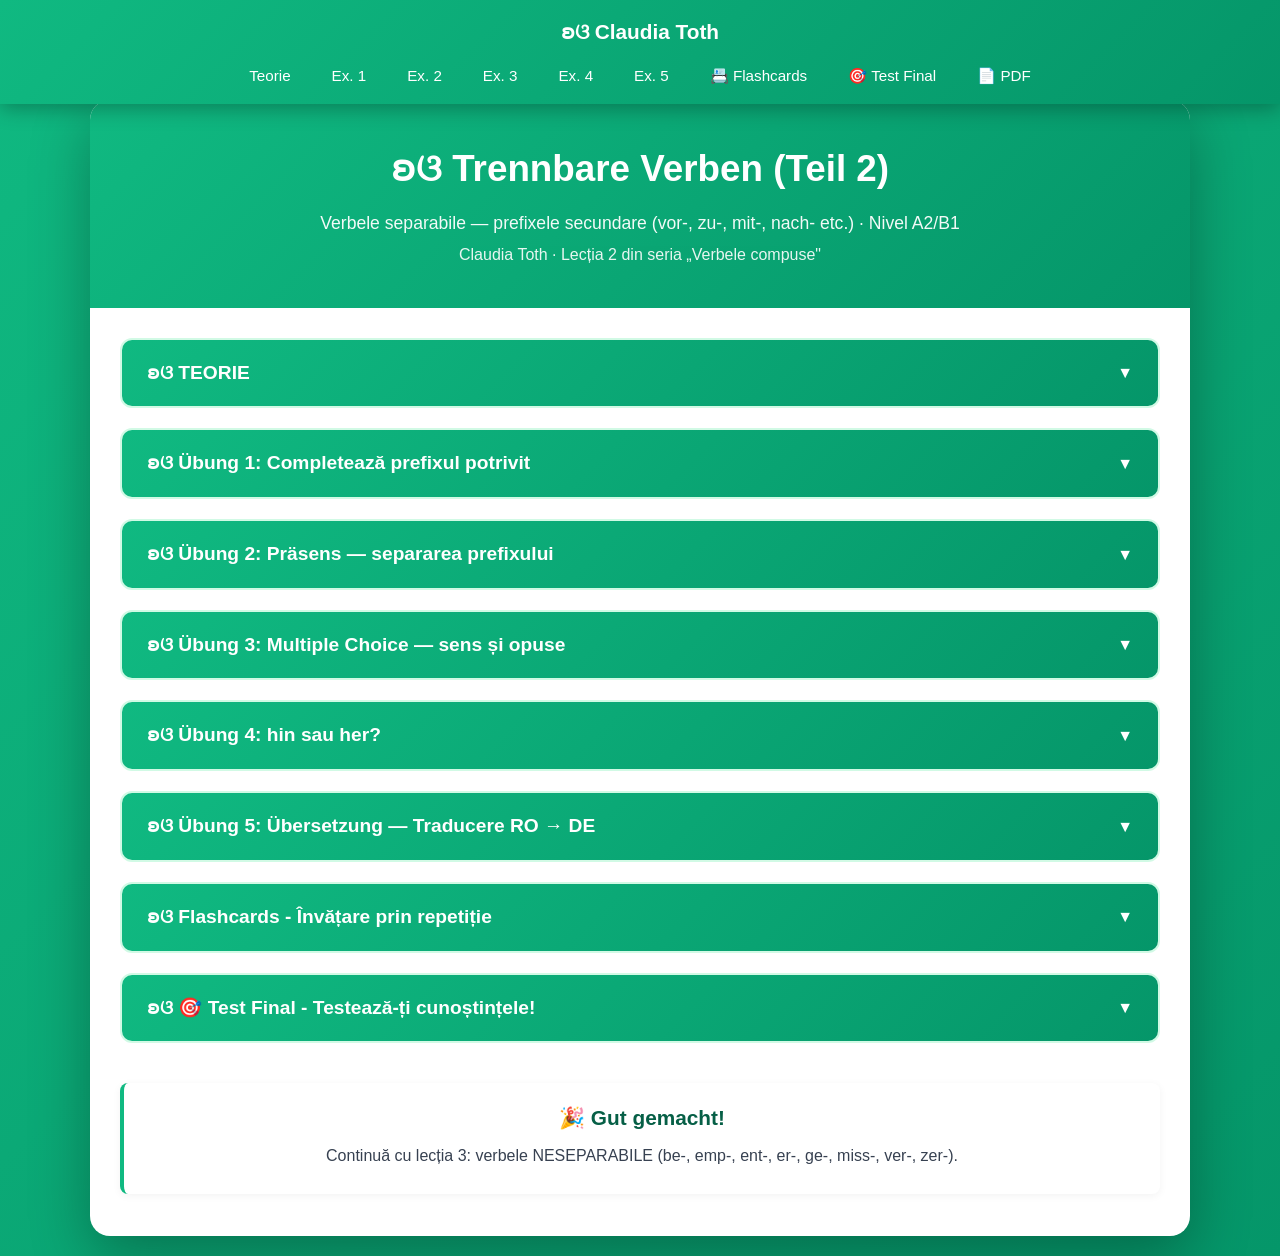
==== index.html @ 5f083a95 "Initial lesson: Trennbare Verben Teil 2 — secondary prefixes (A2/B1) Second of a 4-part series on co" ====
<!DOCTYPE html>
<html lang="ro">
<head>
    <meta charset="UTF-8">
    <meta name="robots" content="noindex, nofollow">
    <meta name="viewport" content="width=device-width, initial-scale=1.0">
    <title>Trennbare Verben (Teil 2) - Germană A2/B1</title>
    <link rel="stylesheet" href="styles.css">
</head>
<body>
    <nav class="navbar">
        <a href="#top" class="navbar-logo">ʚଓ Claudia Toth</a>
        <ul class="navbar-menu">
            <li><a href="#teorie" onclick="openSection(0)">Teorie</a></li>
            <li><a href="#ex1" onclick="openSection(1)">Ex. 1</a></li>
            <li><a href="#ex2" onclick="openSection(2)">Ex. 2</a></li>
            <li><a href="#ex3" onclick="openSection(3)">Ex. 3</a></li>
            <li><a href="#ex4" onclick="openSection(4)">Ex. 4</a></li>
            <li><a href="#ex5" onclick="openSection(5)">Ex. 5</a></li>
            <li><a href="#flashcards" onclick="openSection(6)">📇 Flashcards</a></li>
            <li><a href="#final-test" onclick="openSection(7)">🎯 Test Final</a></li>
            <li><a href="trennbare-verben-2.pdf" download>📄 PDF</a></li>
        </ul>
    </nav>

    <div class="container" id="top">
        <div class="header">
            <h1>ʚଓ Trennbare Verben (Teil 2)</h1>
            <p class="subtitle">Verbele separabile — prefixele secundare (vor-, zu-, mit-, nach- etc.) · Nivel A2/B1</p>
            <p>Claudia Toth · Lecția 2 din seria „Verbele compuse"</p>
        </div>

        <div class="content">
            <div class="section" id="teorie">
                <div class="section-header" onclick="toggleMainSection(0)">
                    <h3>ʚଓ TEORIE</h3>
                    <span class="arrow">▼</span>
                </div>
                <div class="section-content" id="main-section-0">
                    <div id="theory-container"></div>
                </div>
            </div>

            <div class="section" id="ex1">
                <div class="section-header" onclick="toggleMainSection(1)">
                    <h3>ʚଓ Übung 1: Completează prefixul potrivit</h3>
                    <span class="arrow">▼</span>
                </div>
                <div class="section-content" id="main-section-1">
                    <div id="ex1-container"></div>
                    <div class="btn-container">
                        <button class="btn btn-check" onclick="checkExercise(1)">✓ Verifica</button>
                        <button class="btn btn-reset" onclick="resetExercise(1)">↻ Reseteaza</button>
                    </div>
                    <div class="score" id="score-1"></div>
                </div>
            </div>

            <div class="section" id="ex2">
                <div class="section-header" onclick="toggleMainSection(2)">
                    <h3>ʚଓ Übung 2: Präsens — separarea prefixului</h3>
                    <span class="arrow">▼</span>
                </div>
                <div class="section-content" id="main-section-2">
                    <div id="ex2-container"></div>
                    <div class="btn-container">
                        <button class="btn btn-check" onclick="checkExercise(2)">✓ Verifica</button>
                        <button class="btn btn-reset" onclick="resetExercise(2)">↻ Reseteaza</button>
                    </div>
                    <div class="score" id="score-2"></div>
                </div>
            </div>

            <div class="section" id="ex3">
                <div class="section-header" onclick="toggleMainSection(3)">
                    <h3>ʚଓ Übung 3: Multiple Choice — sens și opuse</h3>
                    <span class="arrow">▼</span>
                </div>
                <div class="section-content" id="main-section-3">
                    <div id="ex3-container"></div>
                    <div class="btn-container">
                        <button class="btn btn-check" onclick="checkExercise(3)">✓ Verifica</button>
                        <button class="btn btn-reset" onclick="resetExercise(3)">↻ Reseteaza</button>
                    </div>
                    <div class="score" id="score-3"></div>
                </div>
            </div>

            <div class="section" id="ex4">
                <div class="section-header" onclick="toggleMainSection(4)">
                    <h3>ʚଓ Übung 4: hin sau her?</h3>
                    <span class="arrow">▼</span>
                </div>
                <div class="section-content" id="main-section-4">
                    <div id="ex4-container"></div>
                    <div class="btn-container">
                        <button class="btn btn-check" onclick="checkExercise(4)">✓ Verifica</button>
                        <button class="btn btn-reset" onclick="resetExercise(4)">↻ Reseteaza</button>
                    </div>
                    <div class="score" id="score-4"></div>
                </div>
            </div>

            <div class="section" id="ex5">
                <div class="section-header" onclick="toggleMainSection(5)">
                    <h3>ʚଓ Übung 5: Übersetzung — Traducere RO → DE</h3>
                    <span class="arrow">▼</span>
                </div>
                <div class="section-content" id="main-section-5">
                    <div id="ex5-container"></div>
                    <div class="btn-container">
                        <button class="btn btn-check" onclick="checkExercise(5)">✓ Verifica</button>
                        <button class="btn btn-reset" onclick="resetExercise(5)">↻ Reseteaza</button>
                    </div>
                    <div class="score" id="score-5"></div>
                </div>
            </div>

            <div class="section" id="flashcards">
                <div class="section-header" onclick="toggleMainSection(6)">
                    <h3>ʚଓ Flashcards - Învățare prin repetiție</h3>
                    <span class="arrow">▼</span>
                </div>
                <div class="section-content" id="main-section-6">
                    <div id="flashcards-container"></div>
                </div>
            </div>

            <div class="section" id="final-test">
                <div class="section-header" onclick="toggleMainSection(7)">
                    <h3>ʚଓ 🎯 Test Final - Testează-ți cunoștințele!</h3>
                    <span class="arrow">▼</span>
                </div>
                <div class="section-content" id="main-section-7">
                    <div id="final-test-container"></div>
                </div>
            </div>

            <div class="theory-box" style="text-align: center; margin-top: 40px;">
                <p style="font-size: 1.3rem; font-weight: bold; color: #065f46;">🎉 Gut gemacht!</p>
                <p>Continuă cu lecția 3: verbele NESEPARABILE (be-, emp-, ent-, er-, ge-, miss-, ver-, zer-).</p>
            </div>
        </div>
    </div>

    <script src="theory.js"></script>
    <script src="exercises.js"></script>
    <script src="flashcards.js"></script>
    <script src="final-test.js"></script>
    <script src="main.js"></script>
</body>
</html>
---- styles.css ----
/* ============================================
   CLAUDIA TOTH - NOMEN-VERB-VERBINDUNGEN
   Design verde profesional · Mobile responsive
   ============================================ */

* {
    margin: 0;
    padding: 0;
    box-sizing: border-box;
}

body {
    font-family: 'Segoe UI', Tahoma, Geneva, Verdana, sans-serif;
    background: linear-gradient(135deg, #10b981 0%, #059669 100%);
    line-height: 1.6;
    padding: 0;
    padding-top: 80px;
    min-height: 100vh;
    color: #374151;
}

/* ============================================
   NAVIGATION BAR
   ============================================ */
.navbar {
    position: fixed;
    top: 0;
    left: 0;
    right: 0;
    background: linear-gradient(135deg, #10b981 0%, #059669 100%);
    padding: 15px 30px;
    box-shadow: 0 4px 20px rgba(0,0,0,0.3);
    z-index: 1000;
    display: flex;
    flex-direction: column;
    gap: 15px;
    align-items: center;
    justify-content: center;
}

.navbar-logo {
    color: white;
    font-size: 1.3rem;
    font-weight: bold;
    text-decoration: none;
}

.navbar-menu {
    display: flex;
    gap: 5px;
    list-style: none;
    align-items: center;
    flex-wrap: wrap;
    justify-content: center;
}

.navbar-menu a {
    color: white;
    text-decoration: none;
    padding: 10px 18px;
    border-radius: 8px;
    transition: all 0.3s;
    font-size: 0.95rem;
    font-weight: 500;
}

.navbar-menu a:hover {
    background: rgba(255,255,255,0.2);
    transform: translateY(-2px);
}

/* ============================================
   CONTAINER PRINCIPAL
   ============================================ */
.container {
    max-width: 1100px;
    margin: 20px auto;
    background: white;
    border-radius: 20px;
    box-shadow: 0 20px 60px rgba(0,0,0,0.3);
    overflow: hidden;
}

.header {
    background: linear-gradient(135deg, #10b981 0%, #059669 100%);
    color: white;
    padding: 40px 30px;
    text-align: center;
}

.header h1 {
    font-size: 2.3rem;
    margin-bottom: 10px;
}

.header .subtitle {
    font-size: 1.1rem;
    opacity: 0.95;
    margin-bottom: 5px;
}

.header p {
    font-size: 1rem;
    opacity: 0.9;
}

.content {
    padding: 30px;
}

/* ============================================
   SECȚIUNI (Teorie + Exerciții)
   ============================================ */
.section {
    margin-bottom: 20px;
    scroll-margin-top: 100px;
    border-radius: 12px;
    overflow: hidden;
    border: 2px solid #d1fae5;
}

.section-header {
    background: linear-gradient(135deg, #10b981 0%, #059669 100%);
    color: white;
    padding: 18px 25px;
    cursor: pointer;
    display: flex;
    justify-content: space-between;
    align-items: center;
    transition: all 0.3s;
}

.section-header:hover {
    background: linear-gradient(135deg, #059669 0%, #047857 100%);
}

.section-header h3 {
    font-size: 1.2rem;
}

.arrow {
    transition: transform 0.3s;
    font-size: 1rem;
}

.arrow.rotated {
    transform: rotate(180deg);
}

.section-content {
    display: none;
    padding: 25px;
    background: #f0fdf4;
}

.section-content.active {
    display: block;
    animation: fadeIn 0.4s ease-in-out;
}

@keyframes fadeIn {
    from { opacity: 0; transform: translateY(-5px); }
    to { opacity: 1; transform: translateY(0); }
}

/* ============================================
   SUB-SECȚIUNI (în Teorie)
   ============================================ */
.sub-section {
    margin-bottom: 12px;
    border-radius: 10px;
    overflow: hidden;
    border: 1px solid #a7f3d0;
    background: white;
}

.sub-section-header {
    background: #d1fae5;
    color: #065f46;
    padding: 12px 18px;
    cursor: pointer;
    display: flex;
    justify-content: space-between;
    align-items: center;
    font-weight: 600;
    transition: background 0.3s;
    gap: 10px;
}

.sub-section-header > span:first-child {
    flex: 1;
}

.sub-section-header:hover {
    background: #a7f3d0;
}

/* ============================================
   AUDIO PLAYER (Play / Stop la fiecare subtitlu)
   ============================================ */
.audio-player {
    display: flex;
    align-items: center;
}

.audio-btn {
    background: #10b981;
    color: white;
    border: none;
    width: 36px;
    height: 36px;
    border-radius: 50%;
    cursor: pointer;
    font-size: 0.9rem;
    transition: all 0.3s;
    display: flex;
    align-items: center;
    justify-content: center;
    padding: 0;
    box-shadow: 0 2px 6px rgba(16, 185, 129, 0.3);
}

.audio-btn:hover {
    background: #059669;
    transform: scale(1.1);
    box-shadow: 0 4px 10px rgba(16, 185, 129, 0.5);
}

.audio-btn:active {
    transform: scale(0.95);
}

.lesson-audio {
    display: flex;
    align-items: center;
    gap: 12px;
    margin-bottom: 18px;
    padding: 10px 14px;
    background: #f0fdf4;
    border-left: 4px solid #10b981;
    border-radius: 6px;
}

.lesson-audio-label {
    color: #065f46;
    font-weight: 600;
    font-size: 0.95rem;
}

.sub-arrow {
    transition: transform 0.3s;
}

.sub-arrow.rotated {
    transform: rotate(180deg);
}

.sub-section-content {
    display: none;
    padding: 18px;
    background: white;
}

.sub-section-content.active {
    display: block;
}

/* ============================================
   THEORY BOX
   ============================================ */
.theory-box {
    background: white;
    border-left: 4px solid #10b981;
    padding: 18px 22px;
    margin: 12px 0;
    border-radius: 8px;
    box-shadow: 0 2px 8px rgba(0,0,0,0.05);
}

.theory-box h4 {
    color: #065f46;
    margin-bottom: 10px;
    font-size: 1.1rem;
}

.theory-box p {
    margin-bottom: 8px;
}

.theory-box ul {
    margin-left: 20px;
    margin-top: 8px;
}

.theory-box li {
    margin-bottom: 6px;
}

/* Exemple în context */
.example-box {
    background: #ecfdf5;
    border: 1px dashed #10b981;
    padding: 12px 16px;
    border-radius: 8px;
    margin: 10px 0;
    font-style: italic;
}

.example-box .de {
    color: #065f46;
    font-weight: 600;
    font-style: normal;
}

.example-box .ro {
    color: #6b7280;
    font-size: 0.95rem;
    margin-top: 4px;
}

/* Tabele teorie */
.theory-table {
    width: 100%;
    border-collapse: collapse;
    margin: 12px 0;
    background: white;
    border-radius: 8px;
    overflow: hidden;
    box-shadow: 0 2px 6px rgba(0,0,0,0.05);
}

.theory-table th {
    background: #10b981;
    color: white;
    padding: 12px;
    text-align: left;
    font-weight: 600;
}

.theory-table td {
    padding: 10px 12px;
    border-bottom: 1px solid #d1fae5;
}

.theory-table tr:last-child td {
    border-bottom: none;
}

.theory-table tr:nth-child(even) {
    background: #f0fdf4;
}

.theory-table .verb {
    color: #059669;
    font-weight: bold;
}

.theory-table .nomen {
    color: #065f46;
    font-weight: 600;
}

.theory-table .ro-text {
    color: #6b7280;
    font-style: italic;
    font-size: 0.95rem;
}

/* ============================================
   EXERCIȚII
   ============================================ */
.exercise-instruction {
    background: #fffbeb;
    border-left: 4px solid #f59e0b;
    padding: 12px 18px;
    margin-bottom: 18px;
    border-radius: 8px;
    color: #78350f;
}

.exercise-item {
    background: white;
    padding: 15px 18px;
    margin-bottom: 12px;
    border-radius: 10px;
    display: flex;
    align-items: flex-start;
    gap: 12px;
    flex-wrap: wrap;
    box-shadow: 0 2px 6px rgba(0,0,0,0.05);
}

.exercise-number {
    background: #10b981;
    color: white;
    width: 30px;
    height: 30px;
    border-radius: 50%;
    display: flex;
    align-items: center;
    justify-content: center;
    font-weight: bold;
    flex-shrink: 0;
    font-size: 0.9rem;
}

.input-group {
    flex: 1;
    min-width: 200px;
    display: flex;
    flex-direction: column;
    gap: 6px;
}

.input-group label {
    color: #374151;
    font-size: 1rem;
    line-height: 1.5;
}

.input-group .nomen-highlight {
    color: #065f46;
    font-weight: bold;
    background: #d1fae5;
    padding: 2px 8px;
    border-radius: 5px;
}

.input-group input[type="text"],
.input-group select {
    padding: 10px 14px;
    border: 2px solid #d1fae5;
    border-radius: 8px;
    font-size: 1rem;
    font-family: inherit;
    transition: all 0.3s;
    background: white;
}

.input-group input[type="text"]:focus,
.input-group select:focus {
    outline: none;
    border-color: #10b981;
    box-shadow: 0 0 0 3px rgba(16, 185, 129, 0.15);
}

/* Multiple choice */
.mc-options {
    display: flex;
    flex-direction: column;
    gap: 8px;
    margin-top: 8px;
}

.mc-option {
    display: flex;
    align-items: center;
    gap: 10px;
    padding: 8px 12px;
    border-radius: 8px;
    transition: background 0.2s;
    cursor: pointer;
}

.mc-option:hover {
    background: #f0fdf4;
}

.mc-option input[type="radio"] {
    cursor: pointer;
    width: 18px;
    height: 18px;
    accent-color: #10b981;
}

.mc-option label {
    cursor: pointer;
    flex: 1;
}

/* Feedback */
.feedback {
    width: 100%;
    margin-top: 8px;
    padding: 0;
    font-size: 0.95rem;
    border-radius: 6px;
    transition: all 0.3s;
}

.feedback.correct {
    background: #d1fae5;
    color: #065f46;
    padding: 10px 14px;
    border-left: 3px solid #10b981;
}

.feedback.incorrect {
    background: #fee2e2;
    color: #991b1b;
    padding: 10px 14px;
    border-left: 3px solid #ef4444;
}

.feedback.correct::before {
    content: "✓ Richtig! ";
    font-weight: bold;
}

.feedback.incorrect::before {
    content: "✗ Falsch. ";
    font-weight: bold;
}

/* ============================================
   BUTOANE
   ============================================ */
.btn-container {
    display: flex;
    gap: 15px;
    justify-content: center;
    margin: 30px 0;
    flex-wrap: wrap;
}

.btn {
    padding: 14px 32px;
    border: none;
    border-radius: 10px;
    font-size: 1rem;
    font-weight: 600;
    cursor: pointer;
    transition: all 0.3s;
    font-family: inherit;
}

.btn-check {
    background: linear-gradient(135deg, #10b981 0%, #059669 100%);
    color: white;
}

.btn-check:hover {
    transform: translateY(-2px);
    box-shadow: 0 8px 20px rgba(16, 185, 129, 0.4);
}

.btn-reset {
    background: #6b7280;
    color: white;
}

.btn-reset:hover {
    background: #4b5563;
    transform: translateY(-2px);
    box-shadow: 0 8px 20px rgba(107, 114, 128, 0.4);
}

/* ============================================
   SCOR
   ============================================ */
.score {
    display: none;
    background: linear-gradient(135deg, #10b981 0%, #059669 100%);
    color: white;
    padding: 25px;
    border-radius: 12px;
    text-align: center;
    margin: 20px 0;
    scroll-margin-top: 100px;
}

.score.show {
    display: block;
    animation: fadeIn 0.5s;
}

.score-value {
    font-size: 2rem;
    font-weight: bold;
    margin-bottom: 10px;
}

.score-message {
    font-size: 1.1rem;
}

/* ============================================
   FLASHCARDS
   ============================================ */
.flashcard-counter {
    text-align: center;
    margin-bottom: 15px;
    color: #065f46;
    font-weight: 600;
}

.flashcard {
    background: white;
    border-radius: 16px;
    padding: 50px 30px;
    min-height: 220px;
    display: flex;
    align-items: center;
    justify-content: center;
    text-align: center;
    cursor: pointer;
    box-shadow: 0 4px 15px rgba(0,0,0,0.1);
    transition: transform 0.3s;
    position: relative;
    border: 3px solid #10b981;
}

.flashcard:hover {
    transform: scale(1.02);
}

.flashcard-content {
    width: 100%;
}

.flashcard .de {
    font-size: 1.8rem;
    color: #065f46;
    font-weight: bold;
    margin-bottom: 10px;
}

.flashcard .ro {
    font-size: 1.2rem;
    color: #6b7280;
    font-style: italic;
    display: none;
}

.flashcard.flipped .ro {
    display: block;
    animation: fadeIn 0.3s;
}

.flashcard-hint {
    position: absolute;
    bottom: 12px;
    left: 0;
    right: 0;
    color: #9ca3af;
    font-size: 0.85rem;
}

.flashcard-audio-btn {
    position: absolute;
    top: 15px;
    right: 15px;
    background: #10b981;
    color: white;
    border: none;
    width: 40px;
    height: 40px;
    border-radius: 50%;
    font-size: 1.2rem;
    cursor: pointer;
    transition: all 0.3s;
    display: flex;
    align-items: center;
    justify-content: center;
}

.flashcard-audio-btn:hover {
    background: #059669;
    transform: scale(1.1);
}

.flashcard-controls {
    display: flex;
    justify-content: space-between;
    gap: 15px;
    margin-top: 20px;
}

.flashcard-btn {
    flex: 1;
    background: linear-gradient(135deg, #10b981 0%, #059669 100%);
    color: white;
    padding: 12px;
    border: none;
    border-radius: 8px;
    cursor: pointer;
    font-size: 1rem;
    font-weight: 600;
    transition: all 0.3s;
    font-family: inherit;
}

.flashcard-btn:hover {
    transform: translateY(-2px);
    box-shadow: 0 4px 12px rgba(16, 185, 129, 0.4);
}

.flashcard-btn:disabled {
    background: #d1d5db;
    cursor: not-allowed;
    transform: none;
    box-shadow: none;
}

/* ============================================
   MOBILE RESPONSIVE
   ============================================ */
@media (max-width: 768px) {
    body {
        padding: 0;
        padding-top: 140px;
    }

    .navbar {
        padding: 15px;
    }

    .navbar-menu a {
        padding: 8px 12px;
        font-size: 0.85rem;
    }

    .container {
        margin: 10px;
        border-radius: 12px;
    }

    .header h1 {
        font-size: 1.6rem;
    }

    .header .subtitle {
        font-size: 0.95rem;
    }

    .content {
        padding: 15px;
    }

    .section-header h3 {
        font-size: 1rem;
    }

    .exercise-item {
        padding: 12px;
    }

    .input-group {
        min-width: 100%;
    }

    .btn {
        padding: 12px 24px;
        font-size: 0.95rem;
    }

    .flashcard {
        padding: 35px 20px;
        min-height: 180px;
    }

    .flashcard .de {
        font-size: 1.4rem;
    }

    .flashcard .ro {
        font-size: 1rem;
    }

    .theory-table {
        font-size: 0.9rem;
    }

    .theory-table th,
    .theory-table td {
        padding: 8px;
    }
}

/* ============================================
   TEST FINAL - Wizard Style
   ============================================ */

/* Intro section */
.test-intro {
    background: white;
    padding: 30px;
    border-radius: 12px;
    text-align: center;
    box-shadow: 0 2px 8px rgba(0,0,0,0.05);
}

.test-intro h3 {
    color: #065f46;
    font-size: 1.5rem;
    margin-bottom: 15px;
}

.test-intro p {
    color: #374151;
    margin-bottom: 15px;
}

.test-info-list {
    list-style: none;
    padding: 0;
    margin: 20px auto;
    max-width: 500px;
    text-align: left;
}

.test-info-list li {
    padding: 8px 0;
    color: #374151;
}

.btn-large {
    padding: 16px 40px !important;
    font-size: 1.1rem !important;
    margin-top: 15px;
}

/* Wizard - container principal */
.test-wizard {
    background: white;
    padding: 30px;
    border-radius: 12px;
    box-shadow: 0 2px 8px rgba(0,0,0,0.05);
}

/* Progress bar */
.test-progress {
    margin-bottom: 25px;
}

.test-progress-info {
    display: flex;
    justify-content: space-between;
    margin-bottom: 10px;
    font-weight: 600;
    color: #065f46;
    flex-wrap: wrap;
    gap: 10px;
}

.test-progress-bar {
    height: 12px;
    background: #d1fae5;
    border-radius: 6px;
    overflow: hidden;
}

.test-progress-fill {
    height: 100%;
    background: linear-gradient(90deg, #10b981 0%, #059669 100%);
    transition: width 0.4s ease;
    border-radius: 6px;
    box-shadow: 0 0 8px rgba(16, 185, 129, 0.4);
}

/* Întrebarea curentă */
.test-question {
    background: #f0fdf4;
    padding: 25px;
    border-radius: 10px;
    margin-bottom: 20px;
    border: 2px solid #d1fae5;
}

.test-question-label {
    color: #065f46;
    font-weight: 600;
    font-size: 1.05rem;
    margin-bottom: 15px;
}

.test-question-content {
    font-size: 1.15rem;
    color: #374151;
    line-height: 1.8;
    margin-bottom: 12px;
}

.test-blank {
    background: #fef3c7;
    padding: 4px 16px;
    border-radius: 6px;
    border: 2px dashed #f59e0b;
    color: #78350f;
    font-weight: bold;
    margin-right: 8px;
}

.test-translation {
    display: block;
    color: #6b7280;
    font-style: italic;
    margin: 10px 0;
    font-size: 0.95rem;
}

.test-ro-text {
    background: #fff7ed;
    padding: 15px;
    border-radius: 8px;
    border-left: 4px solid #f59e0b;
    color: #78350f;
    font-weight: 500;
}

.test-input {
    width: 100%;
    padding: 12px 16px;
    border: 2px solid #d1fae5;
    border-radius: 8px;
    font-size: 1.05rem;
    font-family: inherit;
    transition: all 0.3s;
    background: white;
    margin-top: 10px;
}

.test-input:focus {
    outline: none;
    border-color: #10b981;
    box-shadow: 0 0 0 3px rgba(16, 185, 129, 0.15);
}

.test-mc {
    margin-top: 15px;
}

.test-mc .mc-option {
    background: white;
    padding: 12px 16px;
    border-radius: 8px;
    margin-bottom: 8px;
    border: 2px solid #d1fae5;
    transition: all 0.2s;
}

.test-mc .mc-option:hover {
    border-color: #10b981;
    background: #f0fdf4;
}

/* Controale wizard */
.test-controls {
    display: flex;
    gap: 12px;
    justify-content: space-between;
    margin-top: 25px;
    flex-wrap: wrap;
}

.btn-secondary {
    background: #6b7280;
    color: white;
}

.btn-secondary:hover {
    background: #4b5563;
    transform: translateY(-2px);
    box-shadow: 0 4px 12px rgba(107, 114, 128, 0.4);
}

.btn:disabled {
    opacity: 0.5;
    cursor: not-allowed;
    transform: none !important;
    box-shadow: none !important;
}

/* Buton ÎNAPOI LA TEORIE */
.btn-back {
    background: linear-gradient(135deg, #6366f1 0%, #4f46e5 100%);
    color: white;
}

.btn-back:hover {
    transform: translateY(-2px);
    box-shadow: 0 8px 20px rgba(99, 102, 241, 0.4);
}

.test-back-top {
    margin-bottom: 20px;
}

/* REZULTATE */
.test-results {
    background: white;
    padding: 30px;
    border-radius: 12px;
    box-shadow: 0 2px 8px rgba(0,0,0,0.05);
}

.test-result-card {
    text-align: center;
    padding: 30px;
    border-radius: 16px;
    margin-bottom: 25px;
}

.test-result-card.passed {
    background: linear-gradient(135deg, #10b981 0%, #059669 100%);
    color: white;
}

.test-result-card.failed {
    background: linear-gradient(135deg, #ef4444 0%, #dc2626 100%);
    color: white;
}

.test-result-emoji {
    font-size: 4rem;
    margin-bottom: 10px;
}

.test-result-badge {
    font-size: 1.3rem;
    font-weight: bold;
    letter-spacing: 2px;
    margin-bottom: 15px;
    opacity: 0.95;
}

.test-result-score {
    font-size: 3rem;
    font-weight: bold;
    margin-bottom: 5px;
}

.test-result-percentage {
    font-size: 2.5rem;
    font-weight: bold;
    margin-bottom: 20px;
    opacity: 0.9;
}

.test-result-message {
    font-size: 1rem;
    line-height: 1.6;
    max-width: 550px;
    margin: 0 auto;
    padding: 0 15px;
}

.pass-mark, .fail-mark {
    margin-top: 20px;
    padding: 12px;
    background: rgba(255,255,255,0.2);
    border-radius: 8px;
    font-weight: 600;
    font-size: 0.95rem;
}

/* Stats categorii */
.test-stats {
    background: #f0fdf4;
    padding: 20px;
    border-radius: 10px;
    margin-bottom: 20px;
    border-left: 4px solid #10b981;
}

.test-stats h4 {
    color: #065f46;
    margin-bottom: 12px;
}

.test-stats ul {
    list-style: none;
    padding: 0;
}

.test-stats li {
    padding: 8px 0;
    border-bottom: 1px solid #d1fae5;
    color: #374151;
}

.test-stats li:last-child {
    border-bottom: none;
}

/* Greșeli */
.test-mistakes {
    background: #fef2f2;
    padding: 20px;
    border-radius: 10px;
    margin-bottom: 20px;
    border-left: 4px solid #ef4444;
}

.test-mistakes h4 {
    color: #991b1b;
    margin-bottom: 15px;
}

.mistake-item {
    background: white;
    padding: 12px 15px;
    border-radius: 8px;
    margin-bottom: 10px;
    line-height: 1.6;
}

/* Acțiuni finale */
.test-final-actions {
    display: flex;
    gap: 15px;
    justify-content: center;
    flex-wrap: wrap;
    margin-top: 25px;
}

/* Mobile responsive pentru test */
@media (max-width: 768px) {
    .test-intro,
    .test-wizard,
    .test-results {
        padding: 20px 15px;
    }
    
    .test-question {
        padding: 18px 15px;
    }
    
    .test-question-content {
        font-size: 1rem;
    }
    
    .test-result-emoji {
        font-size: 3rem;
    }
    
    .test-result-score {
        font-size: 2.2rem;
    }
    
    .test-result-percentage {
        font-size: 1.8rem;
    }
    
    .test-controls {
        flex-direction: column;
    }
    
    .test-controls .btn {
        width: 100%;
    }
}
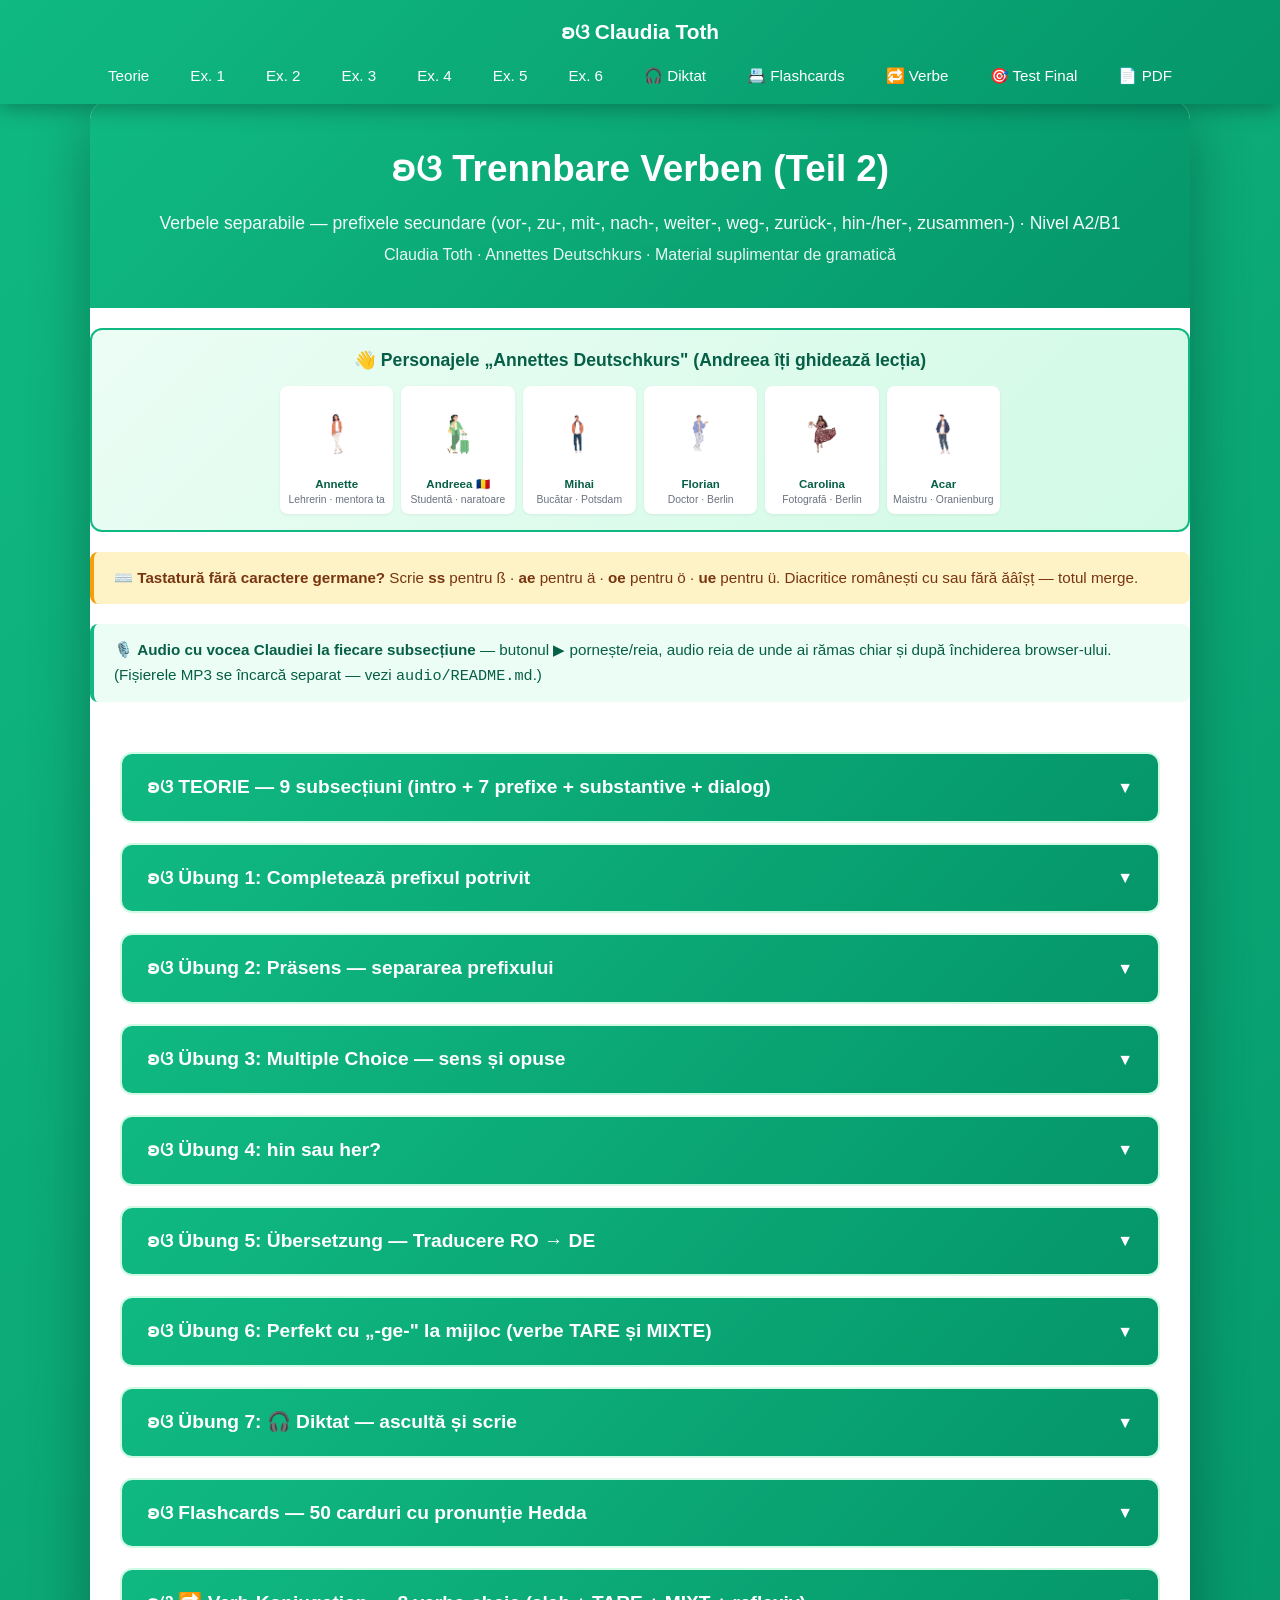
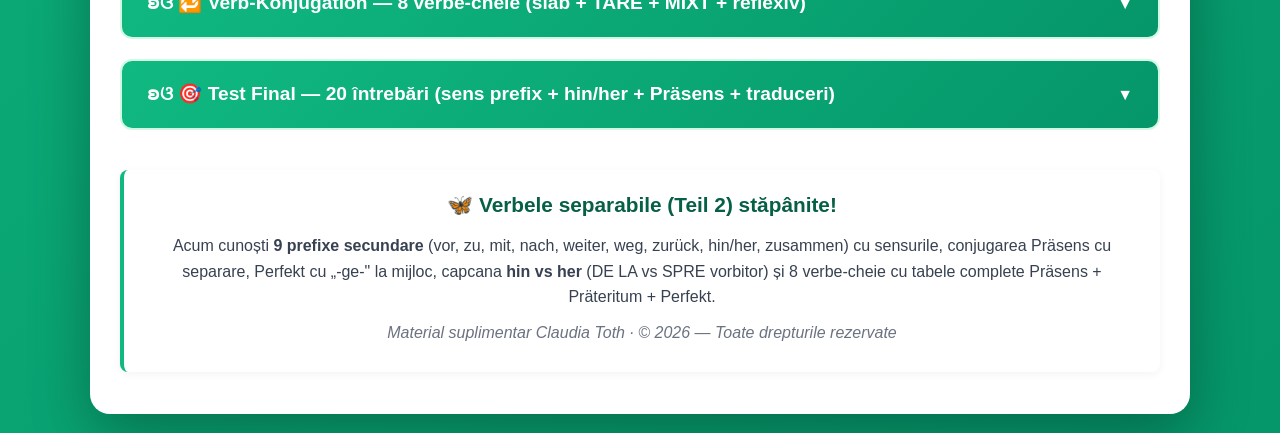
==== commit c9058a71: "Refactor complet la pattern Annettes Deutschkurs (mai 2026) Aliniat 100% cu lecțiile Annettes deja L" ====
--- a/index.html
+++ b/index.html
@@ -4,7 +4,12 @@
     <meta charset="UTF-8">
     <meta name="robots" content="noindex, nofollow">
     <meta name="viewport" content="width=device-width, initial-scale=1.0">
-    <title>Trennbare Verben (Teil 2) - Germană A2/B1</title>
+    <title>Trennbare Verben (Teil 2) · Claudia Toth · A2/B1</title>
+    <meta name="description" content="Trennbare Verben (Teil 2) — 9 prefixe separabile (vor/zu/mit/nach/weiter/weg/zurück/hin-her/zusammen) cu Annette + Andreea, 8 verbe conjugate, 50 flashcards Hedda, 7 exerciții + Diktat, test final 20 q · Claudia Toth.">
+    <meta property="og:title" content="Trennbare Verben (Teil 2) · Claudia Toth · A2/B1">
+    <meta property="og:description" content="9 prefixe separabile secundare cu Annette + Andreea — Annettes Deutschkurs A2/B1.">
+    <meta property="og:type" content="website">
+    <meta property="og:locale" content="ro_RO">
     <link rel="stylesheet" href="styles.css">
 </head>
 <body>
@@ -17,8 +22,11 @@
             <li><a href="#ex3" onclick="openSection(3)">Ex. 3</a></li>
             <li><a href="#ex4" onclick="openSection(4)">Ex. 4</a></li>
             <li><a href="#ex5" onclick="openSection(5)">Ex. 5</a></li>
-            <li><a href="#flashcards" onclick="openSection(6)">📇 Flashcards</a></li>
-            <li><a href="#final-test" onclick="openSection(7)">🎯 Test Final</a></li>
+            <li><a href="#ex6" onclick="openSection(6)">Ex. 6</a></li>
+            <li><a href="#ex7" onclick="openSection(7)">🎧 Diktat</a></li>
+            <li><a href="#flashcards" onclick="openSection(8)">📇 Flashcards</a></li>
+            <li><a href="#verbe" onclick="openSection(9)">🔁 Verbe</a></li>
+            <li><a href="#final-test" onclick="openSection(10)">🎯 Test Final</a></li>
             <li><a href="trennbare-verben-2.pdf" download>📄 PDF</a></li>
         </ul>
     </nav>
@@ -26,14 +34,34 @@
     <div class="container" id="top">
         <div class="header">
             <h1>ʚଓ Trennbare Verben (Teil 2)</h1>
-            <p class="subtitle">Verbele separabile — prefixele secundare (vor-, zu-, mit-, nach- etc.) · Nivel A2/B1</p>
-            <p>Claudia Toth · Lecția 2 din seria „Verbele compuse"</p>
+            <p class="subtitle">Verbele separabile — prefixele secundare (vor-, zu-, mit-, nach-, weiter-, weg-, zurück-, hin-/her-, zusammen-) · Nivel A2/B1</p>
+            <p>Claudia Toth · Annettes Deutschkurs · Material suplimentar de gramatică</p>
+        </div>
+
+        <div class="cast-banner">
+            <h4>👋 Personajele „Annettes Deutschkurs" (Andreea îți ghidează lecția)</h4>
+            <div class="cast-grid">
+                <div class="cast-card"><img src="images/annette.png" alt="Annette"><div class="name">Annette</div><div class="detail">Lehrerin · mentora ta</div></div>
+                <div class="cast-card"><img src="images/andreea.png" alt="Andreea"><div class="name">Andreea 🇷🇴</div><div class="detail">Studentă · naratoare</div></div>
+                <div class="cast-card"><img src="images/mihai.png" alt="Mihai"><div class="name">Mihai</div><div class="detail">Bucătar · Potsdam</div></div>
+                <div class="cast-card"><img src="images/florian.png" alt="Florian"><div class="name">Florian</div><div class="detail">Doctor · Berlin</div></div>
+                <div class="cast-card"><img src="images/carolina.png" alt="Carolina"><div class="name">Carolina</div><div class="detail">Fotografă · Berlin</div></div>
+                <div class="cast-card"><img src="images/acar.png" alt="Acar"><div class="name">Acar</div><div class="detail">Maistru · Oranienburg</div></div>
+            </div>
+        </div>
+
+        <div style="background:#fef3c7; border-left:4px solid #f59e0b; padding:14px 20px; margin:20px 0; border-radius:8px;">
+            <p style="margin:0; color:#78350f; font-size:0.95rem;">⌨️ <strong>Tastatură fără caractere germane?</strong> Scrie <strong>ss</strong> pentru ß · <strong>ae</strong> pentru ä · <strong>oe</strong> pentru ö · <strong>ue</strong> pentru ü. Diacritice românești cu sau fără ăâîșț — totul merge.</p>
+        </div>
+
+        <div style="background:#ecfdf5; border-left:4px solid #10b981; padding:14px 20px; margin:20px 0; border-radius:8px;">
+            <p style="margin:0; color:#065f46; font-size:0.95rem;">🎙️ <strong>Audio cu vocea Claudiei la fiecare subsecțiune</strong> — butonul ▶ pornește/reia, audio reia de unde ai rămas chiar și după închiderea browser-ului. (Fișierele MP3 se încarcă separat — vezi <code>audio/README.md</code>.)</p>
         </div>
 
         <div class="content">
             <div class="section" id="teorie">
                 <div class="section-header" onclick="toggleMainSection(0)">
-                    <h3>ʚଓ TEORIE</h3>
+                    <h3>ʚଓ TEORIE — 9 subsecțiuni (intro + 7 prefixe + substantive + dialog)</h3>
                     <span class="arrow">▼</span>
                 </div>
                 <div class="section-content" id="main-section-0">
@@ -116,29 +144,70 @@
                 </div>
             </div>
 
+            <div class="section" id="ex6">
+                <div class="section-header" onclick="toggleMainSection(6)">
+                    <h3>ʚଓ Übung 6: Perfekt cu „-ge-" la mijloc (verbe TARE și MIXTE)</h3>
+                    <span class="arrow">▼</span>
+                </div>
+                <div class="section-content" id="main-section-6">
+                    <div id="ex6-container"></div>
+                    <div class="btn-container">
+                        <button class="btn btn-check" onclick="checkExercise(6)">✓ Verifica</button>
+                        <button class="btn btn-reset" onclick="resetExercise(6)">↻ Reseteaza</button>
+                    </div>
+                    <div class="score" id="score-6"></div>
+                </div>
+            </div>
+
+            <div class="section" id="ex7">
+                <div class="section-header" onclick="toggleMainSection(7)">
+                    <h3>ʚଓ Übung 7: 🎧 Diktat — ascultă și scrie</h3>
+                    <span class="arrow">▼</span>
+                </div>
+                <div class="section-content" id="main-section-7">
+                    <div id="ex7-container"></div>
+                    <div class="btn-container">
+                        <button class="btn btn-check" onclick="checkExercise(7)">✓ Verifica</button>
+                        <button class="btn btn-reset" onclick="resetExercise(7)">↻ Reseteaza</button>
+                    </div>
+                    <div class="score" id="score-7"></div>
+                </div>
+            </div>
+
             <div class="section" id="flashcards">
-                <div class="section-header" onclick="toggleMainSection(6)">
-                    <h3>ʚଓ Flashcards - Învățare prin repetiție</h3>
-                    <span class="arrow">▼</span>
-                </div>
-                <div class="section-content" id="main-section-6">
+                <div class="section-header" onclick="toggleMainSection(8)">
+                    <h3>ʚଓ Flashcards — 50 carduri cu pronunție Hedda</h3>
+                    <span class="arrow">▼</span>
+                </div>
+                <div class="section-content" id="main-section-8">
                     <div id="flashcards-container"></div>
                 </div>
             </div>
 
+            <div class="section" id="verbe">
+                <div class="section-header" onclick="toggleMainSection(9)">
+                    <h3>ʚଓ 🔁 Verb-Konjugation — 8 verbe-cheie (slab + TARE + MIXT + reflexiv)</h3>
+                    <span class="arrow">▼</span>
+                </div>
+                <div class="section-content" id="main-section-9">
+                    <div id="verbs-container"></div>
+                </div>
+            </div>
+
             <div class="section" id="final-test">
-                <div class="section-header" onclick="toggleMainSection(7)">
-                    <h3>ʚଓ 🎯 Test Final - Testează-ți cunoștințele!</h3>
-                    <span class="arrow">▼</span>
-                </div>
-                <div class="section-content" id="main-section-7">
+                <div class="section-header" onclick="toggleMainSection(10)">
+                    <h3>ʚଓ 🎯 Test Final — 20 întrebări (sens prefix + hin/her + Präsens + traduceri)</h3>
+                    <span class="arrow">▼</span>
+                </div>
+                <div class="section-content" id="main-section-10">
                     <div id="final-test-container"></div>
                 </div>
             </div>
 
             <div class="theory-box" style="text-align: center; margin-top: 40px;">
-                <p style="font-size: 1.3rem; font-weight: bold; color: #065f46;">🎉 Gut gemacht!</p>
-                <p>Continuă cu lecția 3: verbele NESEPARABILE (be-, emp-, ent-, er-, ge-, miss-, ver-, zer-).</p>
+                <p style="font-size: 1.3rem; font-weight: bold; color: #065f46;">🦋 Verbele separabile (Teil 2) stăpânite!</p>
+                <p style="margin-top: 12px;">Acum cunoști <strong>9 prefixe secundare</strong> (vor, zu, mit, nach, weiter, weg, zurück, hin/her, zusammen) cu sensurile, conjugarea Präsens cu separare, Perfekt cu „-ge-" la mijloc, capcana <strong>hin vs her</strong> (DE LA vs SPRE vorbitor) și 8 verbe-cheie cu tabele complete Präsens + Präteritum + Perfekt.</p>
+                <p style="margin-top: 10px; font-style: italic; color: #6b7280;">Material suplimentar Claudia Toth · © 2026 — Toate drepturile rezervate</p>
             </div>
         </div>
     </div>
@@ -146,6 +215,7 @@
     <script src="theory.js"></script>
     <script src="exercises.js"></script>
     <script src="flashcards.js"></script>
+    <script src="verbs.js"></script>
     <script src="final-test.js"></script>
     <script src="main.js"></script>
 </body>
--- a/styles.css
+++ b/styles.css
@@ -767,12 +767,57 @@
         font-size: 1rem;
     }
 
-    .theory-table {
+    .theory-table,
+    .grammar-table {
         font-size: 0.9rem;
+        display: block;
+        overflow-x: auto;
+        white-space: nowrap;
+        -webkit-overflow-scrolling: touch;
+        max-width: 100%;
+        scrollbar-width: thin;
+        scrollbar-color: #f59e0b #fef3c7;
+        background-image: linear-gradient(to right, transparent calc(100% - 32px), rgba(245, 158, 11, 0.28) 100%);
+        background-attachment: local;
+        background-repeat: no-repeat;
+    }
+
+    .theory-table::-webkit-scrollbar,
+    .grammar-table::-webkit-scrollbar {
+        height: 6px;
+    }
+    .theory-table::-webkit-scrollbar-track,
+    .grammar-table::-webkit-scrollbar-track {
+        background: #fef3c7;
+        border-radius: 3px;
+    }
+    .theory-table::-webkit-scrollbar-thumb,
+    .grammar-table::-webkit-scrollbar-thumb {
+        background: #f59e0b;
+        border-radius: 3px;
+    }
+
+    .theory-table::before,
+    .grammar-table::before {
+        content: '👈 Glisează lateral pentru toate coloanele 👉';
+        display: block;
+        background: #fef3c7;
+        color: #92400e;
+        padding: 6px 10px;
+        font-size: 0.72rem;
+        text-align: center;
+        font-style: italic;
+        border-radius: 6px 6px 0 0;
+        white-space: nowrap;
+        border-bottom: 1px solid #f59e0b;
+        position: sticky;
+        left: 0;
     }
 
     .theory-table th,
-    .theory-table td {
+    .theory-table td,
+    .grammar-table th,
+    .grammar-table td {
         padding: 8px;
     }
 }
@@ -1150,3 +1195,120 @@
         width: 100%;
     }
 }
+
+/* ===== REGULA 14 PATCH â€” touch scroll mobile (fix raportat 31 mai 2026) ===== */
+@media (max-width: 768px) {
+    .theory-table,
+    .grammar-table {
+        touch-action: pan-x !important;
+        -webkit-overflow-scrolling: touch !important;
+        overflow-x: auto !important;
+    }
+    /* Wrapper-ul (theory-box) nu trebuie sÄƒ blocheze scroll-ul */
+    .theory-box {
+        overflow: visible !important;
+    }
+    /* Verb cards la fel */
+    .verb-card {
+        overflow-x: auto !important;
+        -webkit-overflow-scrolling: touch !important;
+    }
+}
+
+/* ============================================
+   CAST BANNER — 6 personaje compacte la început
+   (60×80 WEB · 50×50 PDF — vezi pdf.html)
+   ============================================ */
+.cast-banner {
+    background: linear-gradient(135deg, #ecfdf5 0%, #d1fae5 100%);
+    border: 2px solid #10B981;
+    border-radius: 12px;
+    padding: 16px;
+    margin: 20px 0;
+    text-align: center;
+}
+.cast-banner h4 {
+    color: #065f46;
+    margin: 0 0 12px;
+    font-size: 1.1rem;
+}
+.cast-grid {
+    display: grid;
+    grid-template-columns: repeat(6, 1fr);
+    gap: 8px;
+    max-width: 720px;
+    margin: 0 auto;
+}
+.cast-card {
+    background: #fff;
+    border-radius: 8px;
+    padding: 8px 4px;
+    text-align: center;
+    box-shadow: 0 1px 3px rgba(0,0,0,0.06);
+}
+.cast-card img {
+    width: 60px;
+    height: 80px;
+    object-fit: contain;
+    display: block;
+    margin: 0 auto 4px;
+}
+.cast-card .name {
+    font-size: 0.72rem;
+    font-weight: 700;
+    color: #065f46;
+    line-height: 1.2;
+}
+.cast-card .detail {
+    font-size: 0.65rem;
+    color: #6b7280;
+    line-height: 1.2;
+    margin-top: 2px;
+}
+
+/* ============================================
+   ANDREEA-NOTE — căsuța galbenă cu Andreea co-narator
+   Avatar 44×56 (regula 15: imagini sub 100px)
+   ============================================ */
+.andreea-note {
+    background: #fffbeb;
+    border-left: 4px solid #f59e0b;
+    border-radius: 0 8px 8px 0;
+    padding: 14px 18px;
+    margin: 16px 0;
+    display: flex;
+    gap: 14px;
+    align-items: flex-start;
+}
+.andreea-note-avatar {
+    width: 44px;
+    height: 56px;
+    object-fit: contain;
+    flex-shrink: 0;
+}
+.andreea-note-content {
+    flex: 1;
+}
+.andreea-note-content .speaker {
+    font-weight: 700;
+    color: #92400e;
+    font-size: 0.88rem;
+    margin-bottom: 4px;
+}
+.andreea-note-content .speaker::before {
+    content: "💚 ";
+}
+.andreea-note-content .text {
+    color: #78350f;
+    font-size: 0.95rem;
+    font-style: italic;
+    line-height: 1.6;
+}
+
+/* CAST + ANDREEA mobile responsive */
+@media (max-width: 768px) {
+    .cast-grid {
+        grid-template-columns: repeat(3, 1fr);
+    }
+    .andreea-note-avatar { width: 36px; height: 46px; }
+}
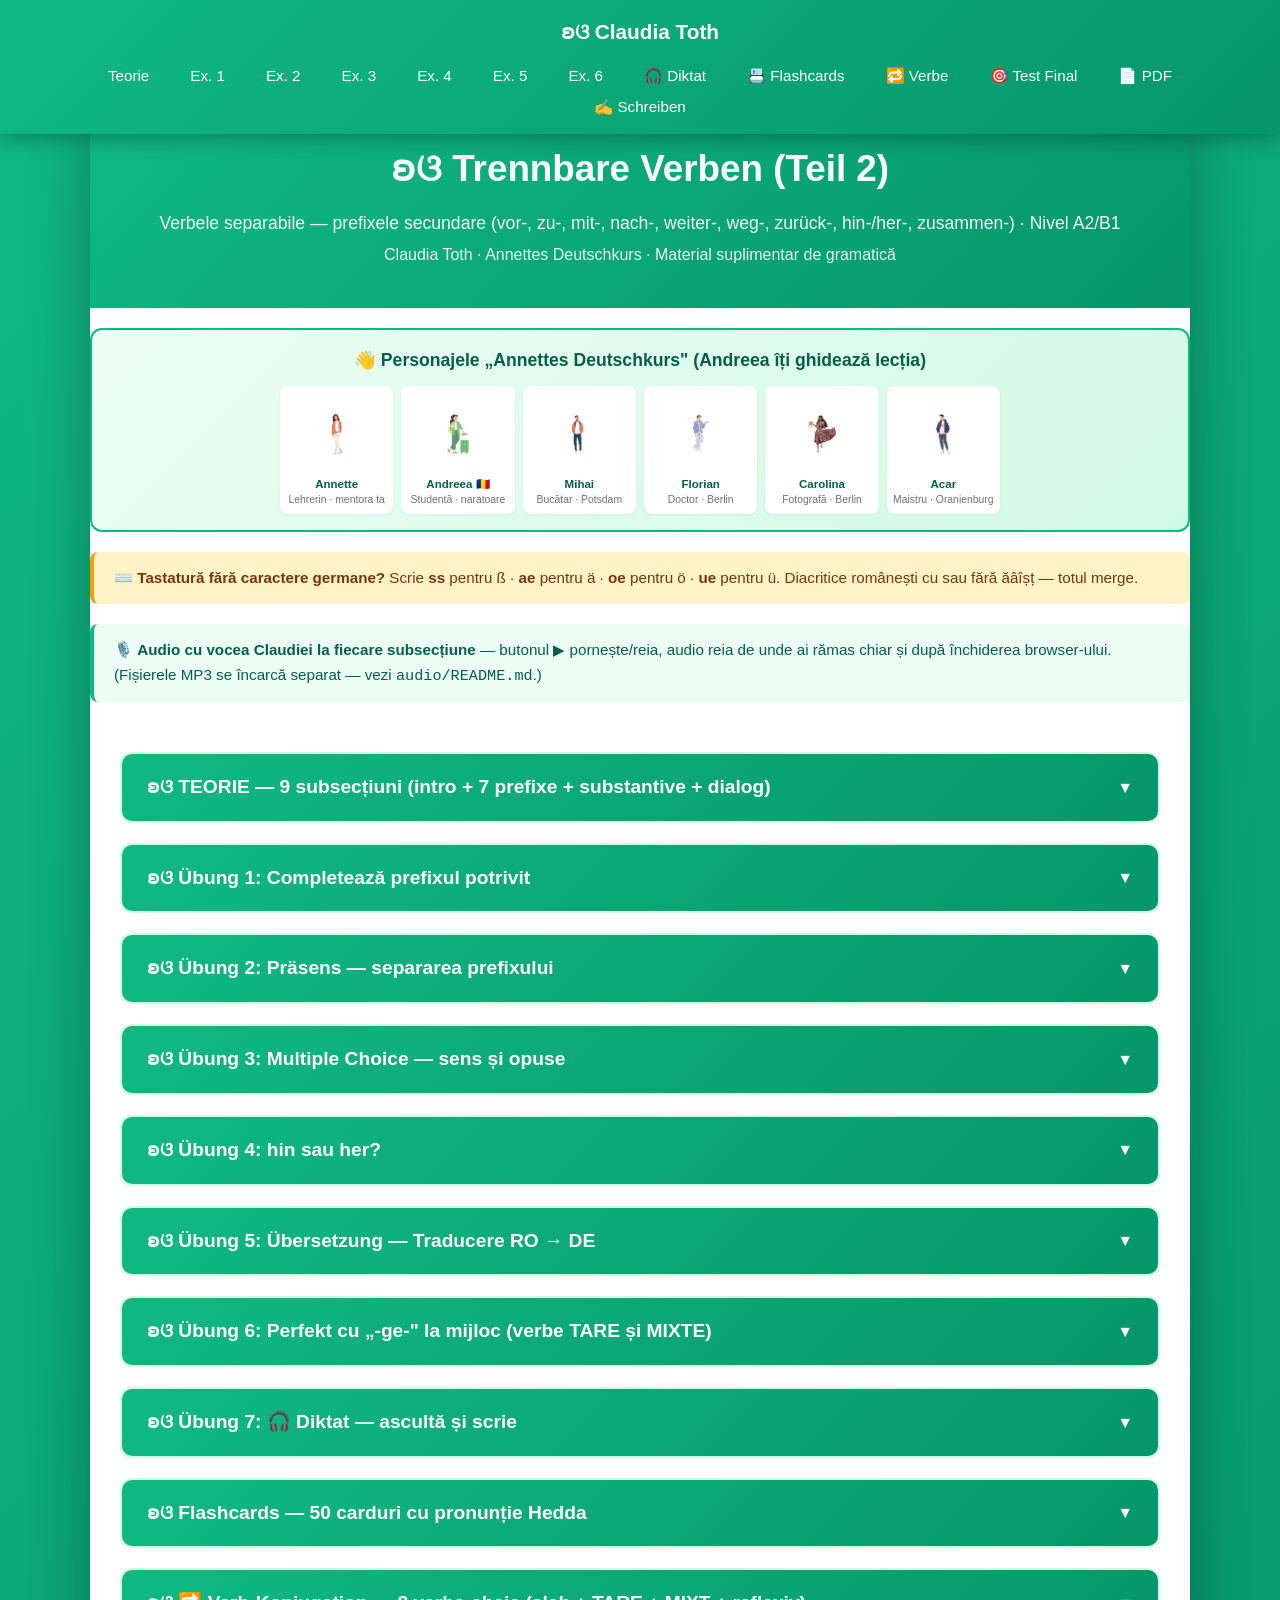
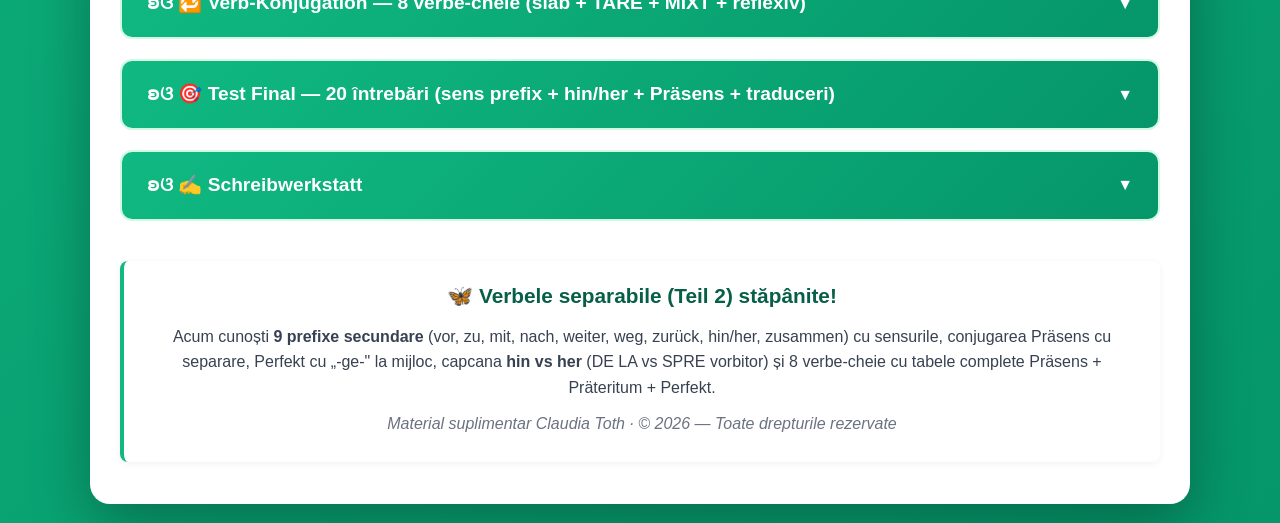
==== commit 7d98ace3: "Adauga Schreibwerkstatt (Google Form submit) [Atelier B1] Co-Authored-By: Claude Opus 4.8 <noreply@a" ====
--- a/index.html
+++ b/index.html
@@ -28,6 +28,7 @@
             <li><a href="#verbe" onclick="openSection(9)">🔁 Verbe</a></li>
             <li><a href="#final-test" onclick="openSection(10)">🎯 Test Final</a></li>
             <li><a href="trennbare-verben-2.pdf" download>📄 PDF</a></li>
+            <li><a href="#schreibwerkstatt" onclick="openSection(11)">✍️ Schreiben</a></li>
         </ul>
     </nav>
 
@@ -204,6 +205,38 @@
                 </div>
             </div>
 
+            <div class="section" id="schreibwerkstatt">
+                <div class="section-header" onclick="toggleMainSection(11)">
+                    <h3>ʚଓ ✍️ Schreibwerkstatt</h3>
+                    <span class="arrow">▼</span>
+                </div>
+                <div class="section-content" id="main-section-11">
+                    <div class="theory-box" style="background:linear-gradient(135deg,#ecfdf5 0%,#d1fae5 100%); border-left:4px solid #10B981;">
+                        <h4 style="color:#065f46;">✍️ Tema ta de scriere</h4>
+                        <p>Scrie <strong>5–6 propoziții</strong> cu verbe separabile cu prefixe secundare (vorschlagen, mitkommen, zuhören, zurückgeben, vorstellen). Atenție la KLAMMER!</p>
+                    </div>
+                    <div class="theory-box" style="background:#f0fdf4;">
+                        <h4>💡 Întrebări care te ajută să începi</h4>
+                        <ul style="margin:6px 0 0 18px; line-height:1.8;">
+                            <li><strong>Was schlägst du vor?</strong> (Ce propui? — vorschlagen)</li>
+                            <li><strong>Wem hörst du zu?</strong> (Pe cine asculți? — zuhören)</li>
+                            <li><strong>Wann kommst du mit?</strong> (Când vii cu noi? — mitkommen)</li>
+                            <li><strong>Was gibst du zurück?</strong> (Ce dai înapoi? — zurückgeben)</li>
+                        </ul>
+                    </div>
+                    <div class="theory-box" style="background:#fffbeb; border-left:4px solid #f59e0b;">
+                        <h4>📝 Un model, ca să-ți fie mai ușor</h4>
+                        <p style="color:#065f46;"><em>Ich schlage einen Ausflug vor. Meine Freundin kommt gern mit. Im Unterricht höre ich der Lehrerin gut zu. Nach dem Essen gebe ich das Buch zurück. Ich stelle dir meine Familie vor.</em></p>
+                        <p style="color:#6b7280; font-style:italic;">(Propun o excursie. Prietena mea vine cu plăcere. La curs o ascult bine pe profesoară. După masă dau cartea înapoi. Îți prezint familia mea.)</p>
+                    </div>
+                    <div style="text-align:center; margin-top:22px;">
+                        <p style="color:#047857; margin-bottom:14px; font-size:1rem;">Când ești gata, trimite-mi textul tău. Îl citesc personal și îți răspund pe email cu corectările. 🦋</p>
+                        <a href="https://forms.gle/o3ahFtLooz1rr13j7" target="_blank" rel="noopener noreferrer" style="display:inline-block; background:#10B981; color:white; padding:14px 32px; border-radius:10px; text-decoration:none; font-weight:bold; font-size:1.05rem; box-shadow:0 2px 6px rgba(16,185,129,0.3);">✍️ Trimite textul Claudiei →</a>
+                        <p style="color:#6b7280; font-size:0.78rem; margin-top:12px; font-style:italic;">ʚଓ Nu uita să-ți treci adresa de email în formular</p>
+                    </div>
+                </div>
+            </div>
+
             <div class="theory-box" style="text-align: center; margin-top: 40px;">
                 <p style="font-size: 1.3rem; font-weight: bold; color: #065f46;">🦋 Verbele separabile (Teil 2) stăpânite!</p>
                 <p style="margin-top: 12px;">Acum cunoști <strong>9 prefixe secundare</strong> (vor, zu, mit, nach, weiter, weg, zurück, hin/her, zusammen) cu sensurile, conjugarea Präsens cu separare, Perfekt cu „-ge-" la mijloc, capcana <strong>hin vs her</strong> (DE LA vs SPRE vorbitor) și 8 verbe-cheie cu tabele complete Präsens + Präteritum + Perfekt.</p>
@@ -213,6 +246,7 @@
     </div>
 
     <script src="theory.js"></script>
+    <script src="dialogs.js"></script>
     <script src="exercises.js"></script>
     <script src="flashcards.js"></script>
     <script src="verbs.js"></script>
--- a/styles.css
+++ b/styles.css
@@ -1311,4 +1311,279 @@
         grid-template-columns: repeat(3, 1fr);
     }
     .andreea-note-avatar { width: 36px; height: 46px; }
+}
+
+/* ============================================
+   ANIMATED DIALOG — Annette ↔ Andrea (pattern Pflege 31 mai 2026)
+   Personaje cu pulse animation + speech bubbles + sincronizare pe audio.currentTime
+   ============================================ */
+.animated-dialog {
+    background: white;
+    border-radius: 16px;
+    padding: 20px;
+    margin: 16px 0;
+    box-shadow: 0 4px 18px rgba(6, 95, 70, 0.1);
+}
+.dialog-context {
+    background: #f0fdf4;
+    border-left: 4px solid #10b981;
+    padding: 10px 14px;
+    border-radius: 6px;
+    color: #065f46;
+    font-size: 0.9rem;
+    margin-bottom: 18px;
+}
+.stage-container {
+    background: linear-gradient(135deg, #f0fdf4 0%, #ecfdf5 100%);
+    border-radius: 12px;
+    padding: 24px 16px;
+    margin: 14px 0;
+}
+.stage {
+    display: grid;
+    grid-template-columns: 1fr 1fr;
+    gap: 24px;
+    align-items: start;
+}
+.character-wrapper {
+    display: flex;
+    flex-direction: column;
+    align-items: center;
+    position: relative;
+    transition: all 0.3s;
+    opacity: 0.55;
+}
+.character-wrapper.speaking {
+    opacity: 1;
+    transform: scale(1.05);
+}
+.character-wrapper.speaking .character-avatar {
+    animation: pulse 1.5s infinite;
+    box-shadow: 0 0 0 6px rgba(16, 185, 129, 0.25);
+}
+@keyframes pulse {
+    0% { box-shadow: 0 0 0 0 rgba(16, 185, 129, 0.4); }
+    70% { box-shadow: 0 0 0 12px rgba(16, 185, 129, 0); }
+    100% { box-shadow: 0 0 0 0 rgba(16, 185, 129, 0); }
+}
+.character-avatar {
+    width: 90px;
+    height: 90px;
+    border-radius: 50%;
+    overflow: hidden;
+    border: 3px solid #10b981;
+    background: white;
+    display: flex;
+    align-items: center;
+    justify-content: center;
+}
+.character-avatar img {
+    width: 100%;
+    height: 100%;
+    object-fit: cover;
+}
+.character-label {
+    margin-top: 8px;
+    color: #065f46;
+    font-weight: 700;
+    font-size: 0.95rem;
+}
+.speech-bubble {
+    position: relative;
+    margin-top: 14px;
+    background: white;
+    border: 2px solid #10b981;
+    border-radius: 14px;
+    padding: 12px 16px;
+    width: 100%;
+    max-width: 280px;
+    opacity: 0;
+    transform: translateY(8px);
+    transition: opacity 0.3s, transform 0.3s;
+    pointer-events: none;
+    box-shadow: 0 4px 12px rgba(6, 95, 70, 0.08);
+}
+.speech-bubble::before {
+    content: '';
+    position: absolute;
+    top: -10px;
+    left: 50%;
+    transform: translateX(-50%);
+    width: 0;
+    height: 0;
+    border-left: 8px solid transparent;
+    border-right: 8px solid transparent;
+    border-bottom: 10px solid #10b981;
+}
+.speech-bubble::after {
+    content: '';
+    position: absolute;
+    top: -7px;
+    left: 50%;
+    transform: translateX(-50%);
+    width: 0;
+    height: 0;
+    border-left: 7px solid transparent;
+    border-right: 7px solid transparent;
+    border-bottom: 8px solid white;
+}
+.speech-bubble.visible {
+    opacity: 1;
+    transform: translateY(0);
+}
+.speech-bubble .bubble-de,
+.speech-bubble .bubble-ro {
+    transition: opacity 0.18s ease;
+}
+.speech-bubble.text-fading .bubble-de,
+.speech-bubble.text-fading .bubble-ro {
+    opacity: 0.15;
+}
+.bubble-de {
+    color: #065f46;
+    font-weight: 600;
+    font-size: 0.95rem;
+    margin-bottom: 6px;
+    line-height: 1.4;
+}
+.bubble-ro {
+    color: #6b7280;
+    font-style: italic;
+    font-size: 0.85rem;
+    line-height: 1.4;
+}
+.dialog-controls {
+    display: flex;
+    justify-content: center;
+    gap: 10px;
+    margin: 16px 0 10px;
+    flex-wrap: wrap;
+}
+.btn-dialog {
+    background: linear-gradient(135deg, #10b981 0%, #059669 100%);
+    color: white;
+    border: none;
+    padding: 10px 18px;
+    border-radius: 8px;
+    cursor: pointer;
+    font-size: 0.92rem;
+    font-weight: 600;
+    transition: all 0.2s;
+    font-family: inherit;
+}
+.btn-dialog:hover:not(:disabled) {
+    transform: translateY(-2px);
+    box-shadow: 0 4px 12px rgba(16, 185, 129, 0.3);
+}
+.btn-dialog:disabled {
+    background: #d1d5db;
+    cursor: not-allowed;
+}
+.dialog-progress {
+    text-align: center;
+    margin-top: 8px;
+}
+.progress-bar {
+    height: 8px;
+    background: #e5e7eb;
+    border-radius: 4px;
+    overflow: hidden;
+    margin-bottom: 6px;
+}
+.progress-fill {
+    height: 100%;
+    background: linear-gradient(135deg, #10b981 0%, #059669 100%);
+    transition: width 0.3s ease-out;
+    width: 0%;
+}
+.progress-text {
+    color: #065f46;
+    font-size: 0.85rem;
+    font-weight: 600;
+}
+.transcript-details {
+    margin-top: 16px;
+    background: #f0fdf4;
+    border-radius: 8px;
+    padding: 10px 14px;
+}
+.transcript-details summary {
+    color: #065f46;
+    font-weight: 600;
+    cursor: pointer;
+    padding: 4px 0;
+}
+.transcript-list {
+    margin-top: 10px;
+}
+.reply-item {
+    background: white;
+    border-left: 4px solid #d1d5db;
+    padding: 10px 12px;
+    border-radius: 6px;
+    margin-bottom: 8px;
+    transition: all 0.3s;
+}
+.reply-item.active {
+    border-left-color: #10b981;
+    background: #f0fdf4;
+    transform: translateX(4px);
+}
+.reply-header {
+    display: flex;
+    align-items: center;
+    gap: 10px;
+    margin-bottom: 6px;
+}
+.reply-num {
+    color: #6b7280;
+    font-size: 0.85rem;
+    font-weight: 700;
+}
+.reply-speaker {
+    color: #065f46;
+    font-weight: 600;
+    font-size: 0.88rem;
+    flex: 1;
+}
+.speaker-andrea { color: #047857; }
+.speaker-annette { color: #1e3a8a; }
+.btn-replay-reply {
+    background: #ecfdf5;
+    border: 1px solid #10b981;
+    color: #065f46;
+    border-radius: 6px;
+    padding: 3px 8px;
+    cursor: pointer;
+    font-size: 0.8rem;
+}
+.btn-replay-reply:hover {
+    background: #d1fae5;
+}
+.reply-de {
+    color: #065f46;
+    font-weight: 600;
+    font-size: 0.92rem;
+    line-height: 1.45;
+}
+.reply-ro {
+    color: #6b7280;
+    font-style: italic;
+    font-size: 0.85rem;
+    margin-top: 2px;
+}
+@media (max-width: 768px) {
+    .stage {
+        gap: 12px;
+    }
+    .character-avatar {
+        width: 70px;
+        height: 70px;
+    }
+    .speech-bubble {
+        padding: 10px 12px;
+        max-width: 100%;
+    }
+    .bubble-de { font-size: 0.85rem; }
+    .bubble-ro { font-size: 0.78rem; }
 }
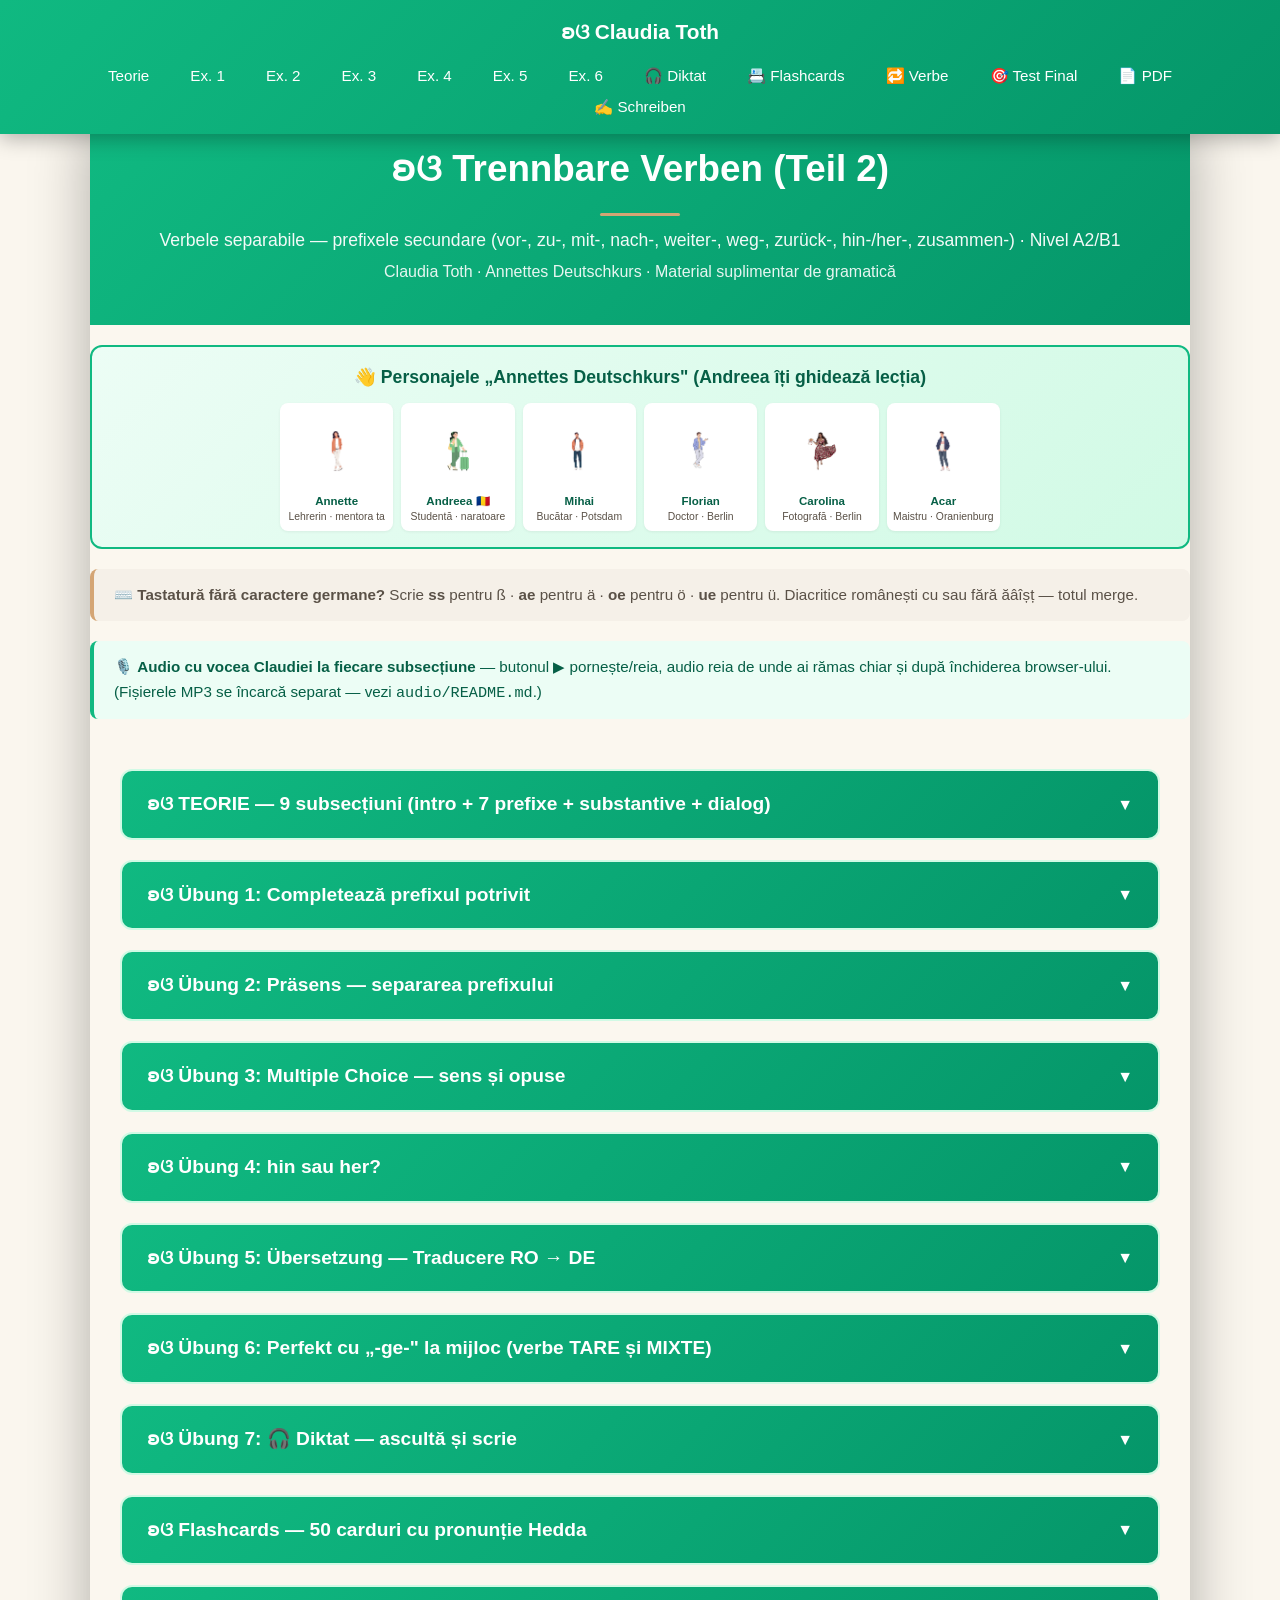
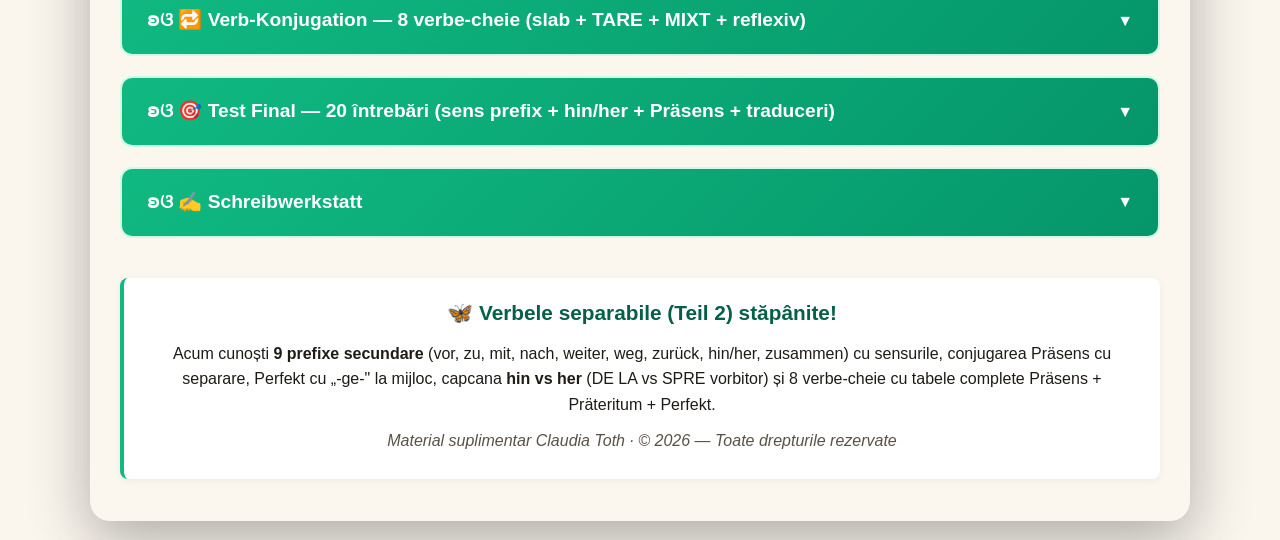
==== commit 2affdc31: "Rebrand v2 culori: crem + auriu + emerald (mustar v1 eliminat) + PDF regenerat Co-Authored-By: Claud" ====
--- a/index.html
+++ b/index.html
@@ -51,8 +51,8 @@
             </div>
         </div>
 
-        <div style="background:#fef3c7; border-left:4px solid #f59e0b; padding:14px 20px; margin:20px 0; border-radius:8px;">
-            <p style="margin:0; color:#78350f; font-size:0.95rem;">⌨️ <strong>Tastatură fără caractere germane?</strong> Scrie <strong>ss</strong> pentru ß · <strong>ae</strong> pentru ä · <strong>oe</strong> pentru ö · <strong>ue</strong> pentru ü. Diacritice românești cu sau fără ăâîșț — totul merge.</p>
+        <div style="background:#F5F0E8; border-left:4px solid #D4A574; padding:14px 20px; margin:20px 0; border-radius:8px;">
+            <p style="margin:0; color:#5A5147; font-size:0.95rem;">⌨️ <strong>Tastatură fără caractere germane?</strong> Scrie <strong>ss</strong> pentru ß · <strong>ae</strong> pentru ä · <strong>oe</strong> pentru ö · <strong>ue</strong> pentru ü. Diacritice românești cu sau fără ăâîșț — totul merge.</p>
         </div>
 
         <div style="background:#ecfdf5; border-left:4px solid #10b981; padding:14px 20px; margin:20px 0; border-radius:8px;">
@@ -215,7 +215,7 @@
                         <h4 style="color:#065f46;">✍️ Tema ta de scriere</h4>
                         <p>Scrie <strong>5–6 propoziții</strong> cu verbe separabile cu prefixe secundare (vorschlagen, mitkommen, zuhören, zurückgeben, vorstellen). Atenție la KLAMMER!</p>
                     </div>
-                    <div class="theory-box" style="background:#f0fdf4;">
+                    <div class="theory-box" style="background:#FBF7EF;">
                         <h4>💡 Întrebări care te ajută să începi</h4>
                         <ul style="margin:6px 0 0 18px; line-height:1.8;">
                             <li><strong>Was schlägst du vor?</strong> (Ce propui? — vorschlagen)</li>
@@ -224,15 +224,15 @@
                             <li><strong>Was gibst du zurück?</strong> (Ce dai înapoi? — zurückgeben)</li>
                         </ul>
                     </div>
-                    <div class="theory-box" style="background:#fffbeb; border-left:4px solid #f59e0b;">
+                    <div class="theory-box" style="background:#F5F0E8; border-left:4px solid #D4A574;">
                         <h4>📝 Un model, ca să-ți fie mai ușor</h4>
                         <p style="color:#065f46;"><em>Ich schlage einen Ausflug vor. Meine Freundin kommt gern mit. Im Unterricht höre ich der Lehrerin gut zu. Nach dem Essen gebe ich das Buch zurück. Ich stelle dir meine Familie vor.</em></p>
-                        <p style="color:#6b7280; font-style:italic;">(Propun o excursie. Prietena mea vine cu plăcere. La curs o ascult bine pe profesoară. După masă dau cartea înapoi. Îți prezint familia mea.)</p>
+                        <p style="color:#5A5147; font-style:italic;">(Propun o excursie. Prietena mea vine cu plăcere. La curs o ascult bine pe profesoară. După masă dau cartea înapoi. Îți prezint familia mea.)</p>
                     </div>
                     <div style="text-align:center; margin-top:22px;">
                         <p style="color:#047857; margin-bottom:14px; font-size:1rem;">Când ești gata, trimite-mi textul tău. Îl citesc personal și îți răspund pe email cu corectările. 🦋</p>
                         <a href="https://forms.gle/o3ahFtLooz1rr13j7" target="_blank" rel="noopener noreferrer" style="display:inline-block; background:#10B981; color:white; padding:14px 32px; border-radius:10px; text-decoration:none; font-weight:bold; font-size:1.05rem; box-shadow:0 2px 6px rgba(16,185,129,0.3);">✍️ Trimite textul Claudiei →</a>
-                        <p style="color:#6b7280; font-size:0.78rem; margin-top:12px; font-style:italic;">ʚଓ Nu uita să-ți treci adresa de email în formular</p>
+                        <p style="color:#5A5147; font-size:0.78rem; margin-top:12px; font-style:italic;">ʚଓ Nu uita să-ți treci adresa de email în formular</p>
                     </div>
                 </div>
             </div>
@@ -240,7 +240,7 @@
             <div class="theory-box" style="text-align: center; margin-top: 40px;">
                 <p style="font-size: 1.3rem; font-weight: bold; color: #065f46;">🦋 Verbele separabile (Teil 2) stăpânite!</p>
                 <p style="margin-top: 12px;">Acum cunoști <strong>9 prefixe secundare</strong> (vor, zu, mit, nach, weiter, weg, zurück, hin/her, zusammen) cu sensurile, conjugarea Präsens cu separare, Perfekt cu „-ge-" la mijloc, capcana <strong>hin vs her</strong> (DE LA vs SPRE vorbitor) și 8 verbe-cheie cu tabele complete Präsens + Präteritum + Perfekt.</p>
-                <p style="margin-top: 10px; font-style: italic; color: #6b7280;">Material suplimentar Claudia Toth · © 2026 — Toate drepturile rezervate</p>
+                <p style="margin-top: 10px; font-style: italic; color: #5A5147;">Material suplimentar Claudia Toth · © 2026 — Toate drepturile rezervate</p>
             </div>
         </div>
     </div>
--- a/styles.css
+++ b/styles.css
@@ -11,12 +11,12 @@
 
 body {
     font-family: 'Segoe UI', Tahoma, Geneva, Verdana, sans-serif;
-    background: linear-gradient(135deg, #10b981 0%, #059669 100%);
+    background: #FAF6EE;
     line-height: 1.6;
     padding: 0;
     padding-top: 80px;
     min-height: 100vh;
-    color: #374151;
+    color: #1F1B16;
 }
 
 /* ============================================
@@ -75,7 +75,7 @@
 .container {
     max-width: 1100px;
     margin: 20px auto;
-    background: white;
+    background: #FBF7EF;
     border-radius: 20px;
     box-shadow: 0 20px 60px rgba(0,0,0,0.3);
     overflow: hidden;
@@ -150,7 +150,7 @@
 .section-content {
     display: none;
     padding: 25px;
-    background: #f0fdf4;
+    background: #FBF7EF;
 }
 
 .section-content.active {
@@ -236,7 +236,7 @@
     gap: 12px;
     margin-bottom: 18px;
     padding: 10px 14px;
-    background: #f0fdf4;
+    background: #FBF7EF;
     border-left: 4px solid #10b981;
     border-radius: 6px;
 }
@@ -313,7 +313,7 @@
 }
 
 .example-box .ro {
-    color: #6b7280;
+    color: #5A5147;
     font-size: 0.95rem;
     margin-top: 4px;
 }
@@ -347,7 +347,7 @@
 }
 
 .theory-table tr:nth-child(even) {
-    background: #f0fdf4;
+    background: #FBF7EF;
 }
 
 .theory-table .verb {
@@ -361,7 +361,7 @@
 }
 
 .theory-table .ro-text {
-    color: #6b7280;
+    color: #5A5147;
     font-style: italic;
     font-size: 0.95rem;
 }
@@ -370,12 +370,12 @@
    EXERCIȚII
    ============================================ */
 .exercise-instruction {
-    background: #fffbeb;
-    border-left: 4px solid #f59e0b;
+    background: #F5F0E8;
+    border-left: 4px solid #D4A574;
     padding: 12px 18px;
     margin-bottom: 18px;
     border-radius: 8px;
-    color: #78350f;
+    color: #5A5147;
 }
 
 .exercise-item {
@@ -413,7 +413,7 @@
 }
 
 .input-group label {
-    color: #374151;
+    color: #1F1B16;
     font-size: 1rem;
     line-height: 1.5;
 }
@@ -463,7 +463,7 @@
 }
 
 .mc-option:hover {
-    background: #f0fdf4;
+    background: #FBF7EF;
 }
 
 .mc-option input[type="radio"] {
@@ -545,12 +545,12 @@
 }
 
 .btn-reset {
-    background: #6b7280;
+    background: #5A5147;
     color: white;
 }
 
 .btn-reset:hover {
-    background: #4b5563;
+    background: #433d35;
     transform: translateY(-2px);
     box-shadow: 0 8px 20px rgba(107, 114, 128, 0.4);
 }
@@ -627,7 +627,7 @@
 
 .flashcard .ro {
     font-size: 1.2rem;
-    color: #6b7280;
+    color: #5A5147;
     font-style: italic;
     display: none;
 }
@@ -642,7 +642,7 @@
     bottom: 12px;
     left: 0;
     right: 0;
-    color: #9ca3af;
+    color: #8a8175;
     font-size: 0.85rem;
 }
 
@@ -776,8 +776,8 @@
         -webkit-overflow-scrolling: touch;
         max-width: 100%;
         scrollbar-width: thin;
-        scrollbar-color: #f59e0b #fef3c7;
-        background-image: linear-gradient(to right, transparent calc(100% - 32px), rgba(245, 158, 11, 0.28) 100%);
+        scrollbar-color: #D4A574 #F5F0E8;
+        background-image: linear-gradient(to right, transparent calc(100% - 32px), rgba(212, 165, 116, 0.28) 100%);
         background-attachment: local;
         background-repeat: no-repeat;
     }
@@ -788,12 +788,12 @@
     }
     .theory-table::-webkit-scrollbar-track,
     .grammar-table::-webkit-scrollbar-track {
-        background: #fef3c7;
+        background: #F5F0E8;
         border-radius: 3px;
     }
     .theory-table::-webkit-scrollbar-thumb,
     .grammar-table::-webkit-scrollbar-thumb {
-        background: #f59e0b;
+        background: #D4A574;
         border-radius: 3px;
     }
 
@@ -801,15 +801,15 @@
     .grammar-table::before {
         content: '👈 Glisează lateral pentru toate coloanele 👉';
         display: block;
-        background: #fef3c7;
-        color: #92400e;
+        background: #F5F0E8;
+        color: #5A5147;
         padding: 6px 10px;
         font-size: 0.72rem;
         text-align: center;
         font-style: italic;
         border-radius: 6px 6px 0 0;
         white-space: nowrap;
-        border-bottom: 1px solid #f59e0b;
+        border-bottom: 1px solid #D4A574;
         position: sticky;
         left: 0;
     }
@@ -842,7 +842,7 @@
 }
 
 .test-intro p {
-    color: #374151;
+    color: #1F1B16;
     margin-bottom: 15px;
 }
 
@@ -856,7 +856,7 @@
 
 .test-info-list li {
     padding: 8px 0;
-    color: #374151;
+    color: #1F1B16;
 }
 
 .btn-large {
@@ -905,7 +905,7 @@
 
 /* Întrebarea curentă */
 .test-question {
-    background: #f0fdf4;
+    background: #FBF7EF;
     padding: 25px;
     border-radius: 10px;
     margin-bottom: 20px;
@@ -921,35 +921,35 @@
 
 .test-question-content {
     font-size: 1.15rem;
-    color: #374151;
+    color: #1F1B16;
     line-height: 1.8;
     margin-bottom: 12px;
 }
 
 .test-blank {
-    background: #fef3c7;
+    background: #F5F0E8;
     padding: 4px 16px;
     border-radius: 6px;
-    border: 2px dashed #f59e0b;
-    color: #78350f;
+    border: 2px dashed #D4A574;
+    color: #5A5147;
     font-weight: bold;
     margin-right: 8px;
 }
 
 .test-translation {
     display: block;
-    color: #6b7280;
+    color: #5A5147;
     font-style: italic;
     margin: 10px 0;
     font-size: 0.95rem;
 }
 
 .test-ro-text {
-    background: #fff7ed;
+    background: #F5F0E8;
     padding: 15px;
     border-radius: 8px;
-    border-left: 4px solid #f59e0b;
-    color: #78350f;
+    border-left: 4px solid #D4A574;
+    color: #5A5147;
     font-weight: 500;
 }
 
@@ -986,7 +986,7 @@
 
 .test-mc .mc-option:hover {
     border-color: #10b981;
-    background: #f0fdf4;
+    background: #FBF7EF;
 }
 
 /* Controale wizard */
@@ -999,12 +999,12 @@
 }
 
 .btn-secondary {
-    background: #6b7280;
+    background: #5A5147;
     color: white;
 }
 
 .btn-secondary:hover {
-    background: #4b5563;
+    background: #433d35;
     transform: translateY(-2px);
     box-shadow: 0 4px 12px rgba(107, 114, 128, 0.4);
 }
@@ -1018,13 +1018,13 @@
 
 /* Buton ÎNAPOI LA TEORIE */
 .btn-back {
-    background: linear-gradient(135deg, #6366f1 0%, #4f46e5 100%);
+    background: linear-gradient(135deg, #5A5147 0%, #433d35 100%);
     color: white;
 }
 
 .btn-back:hover {
     transform: translateY(-2px);
-    box-shadow: 0 8px 20px rgba(99, 102, 241, 0.4);
+    box-shadow: 0 8px 20px rgba(90, 81, 71, 0.4);
 }
 
 .test-back-top {
@@ -1101,7 +1101,7 @@
 
 /* Stats categorii */
 .test-stats {
-    background: #f0fdf4;
+    background: #FBF7EF;
     padding: 20px;
     border-radius: 10px;
     margin-bottom: 20px;
@@ -1121,7 +1121,7 @@
 .test-stats li {
     padding: 8px 0;
     border-bottom: 1px solid #d1fae5;
-    color: #374151;
+    color: #1F1B16;
 }
 
 .test-stats li:last-child {
@@ -1261,7 +1261,7 @@
 }
 .cast-card .detail {
     font-size: 0.65rem;
-    color: #6b7280;
+    color: #5A5147;
     line-height: 1.2;
     margin-top: 2px;
 }
@@ -1271,8 +1271,8 @@
    Avatar 44×56 (regula 15: imagini sub 100px)
    ============================================ */
 .andreea-note {
-    background: #fffbeb;
-    border-left: 4px solid #f59e0b;
+    background: #F5F0E8;
+    border-left: 4px solid #D4A574;
     border-radius: 0 8px 8px 0;
     padding: 14px 18px;
     margin: 16px 0;
@@ -1291,7 +1291,7 @@
 }
 .andreea-note-content .speaker {
     font-weight: 700;
-    color: #92400e;
+    color: #5A5147;
     font-size: 0.88rem;
     margin-bottom: 4px;
 }
@@ -1299,7 +1299,7 @@
     content: "💚 ";
 }
 .andreea-note-content .text {
-    color: #78350f;
+    color: #5A5147;
     font-size: 0.95rem;
     font-style: italic;
     line-height: 1.6;
@@ -1325,7 +1325,7 @@
     box-shadow: 0 4px 18px rgba(6, 95, 70, 0.1);
 }
 .dialog-context {
-    background: #f0fdf4;
+    background: #FBF7EF;
     border-left: 4px solid #10b981;
     padding: 10px 14px;
     border-radius: 6px;
@@ -1334,7 +1334,7 @@
     margin-bottom: 18px;
 }
 .stage-container {
-    background: linear-gradient(135deg, #f0fdf4 0%, #ecfdf5 100%);
+    background: linear-gradient(135deg, #FBF7EF 0%, #ecfdf5 100%);
     border-radius: 12px;
     padding: 24px 16px;
     margin: 14px 0;
@@ -1447,7 +1447,7 @@
     line-height: 1.4;
 }
 .bubble-ro {
-    color: #6b7280;
+    color: #5A5147;
     font-style: italic;
     font-size: 0.85rem;
     line-height: 1.4;
@@ -1503,7 +1503,7 @@
 }
 .transcript-details {
     margin-top: 16px;
-    background: #f0fdf4;
+    background: #FBF7EF;
     border-radius: 8px;
     padding: 10px 14px;
 }
@@ -1526,7 +1526,7 @@
 }
 .reply-item.active {
     border-left-color: #10b981;
-    background: #f0fdf4;
+    background: #FBF7EF;
     transform: translateX(4px);
 }
 .reply-header {
@@ -1536,7 +1536,7 @@
     margin-bottom: 6px;
 }
 .reply-num {
-    color: #6b7280;
+    color: #5A5147;
     font-size: 0.85rem;
     font-weight: 700;
 }
@@ -1567,7 +1567,7 @@
     line-height: 1.45;
 }
 .reply-ro {
-    color: #6b7280;
+    color: #5A5147;
     font-style: italic;
     font-size: 0.85rem;
     margin-top: 2px;
@@ -1586,4 +1586,16 @@
     }
     .bubble-de { font-size: 0.85rem; }
     .bubble-ro { font-size: 0.78rem; }
-}+}
+
+/* ===== BRAND v2 — linie aurie 80x3px sub h1 (rebrand iunie 2026) ===== */
+.header h1 { position: relative; }
+.header h1::after {
+    content: "";
+    display: block;
+    width: 80px;
+    height: 3px;
+    background: #D4A574;
+    margin: 14px auto 0;
+    border-radius: 2px;
+}
